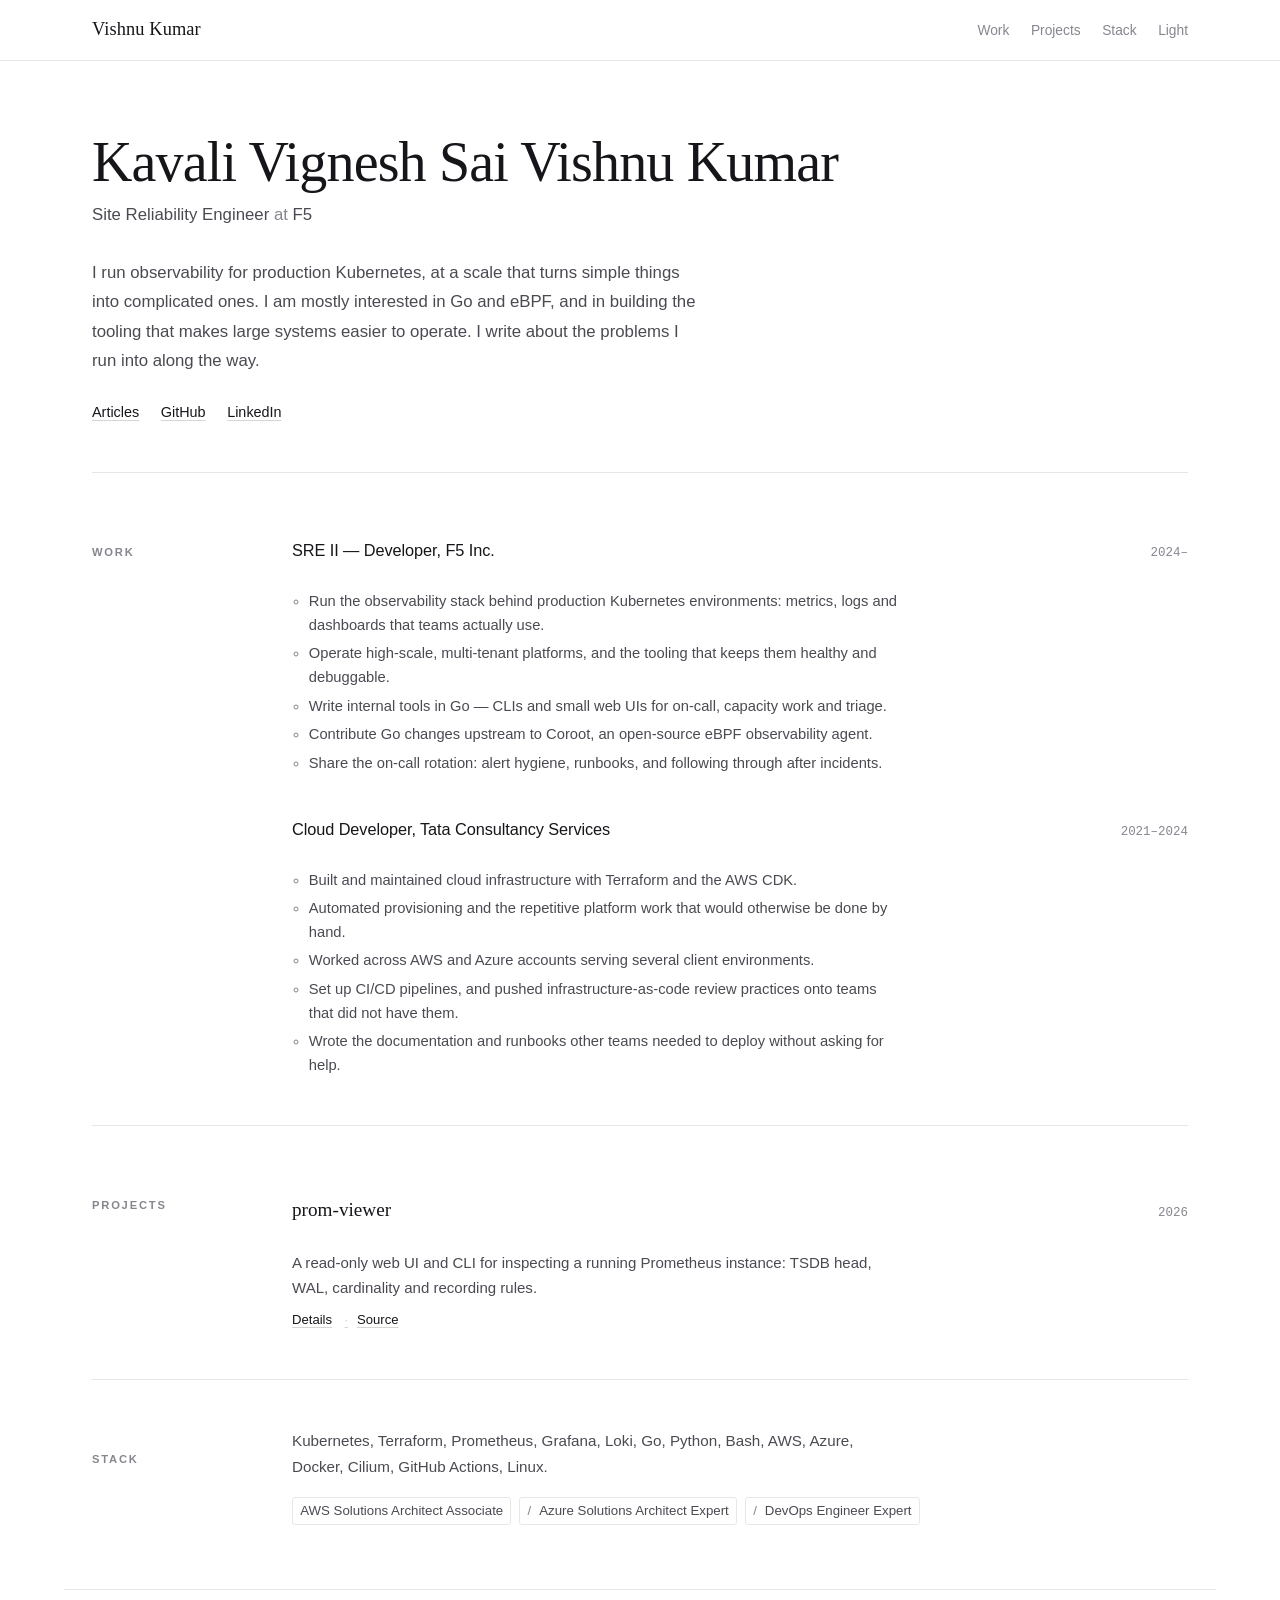
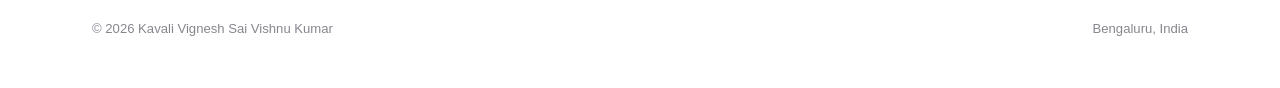
==== index.html @ a5c7da2e "Personal portfolio site, served by an embedded Go binary Single-page site, white paper background, I" ====
<!doctype html>
<html lang="en" data-theme="light">
<head>
  <meta charset="utf-8">
  <meta name="viewport" content="width=device-width, initial-scale=1">
  <title>Kavali Vignesh Sai Vishnu Kumar</title>
  <meta name="description" content="Site Reliability Engineer. I run observability and high-scale systems, and write about Go and eBPF.">
  <meta name="author" content="Kavali Vignesh Sai Vishnu Kumar">
  <meta name="color-scheme" content="light dark">

  <meta property="og:type" content="website">
  <meta property="og:title" content="Kavali Vignesh Sai Vishnu Kumar">
  <meta property="og:description" content="Site Reliability Engineer. I run observability and high-scale systems, and write about Go and eBPF.">
  <meta property="og:url" content="https://vishnukvs.xyz/">

  <link rel="icon" href="assets/favicon.svg" type="image/svg+xml">
  <link rel="preload" href="assets/fonts/instrument-serif.woff2" as="font" type="font/woff2" crossorigin>
  <link rel="preload" href="assets/fonts/instrument-sans.woff2" as="font" type="font/woff2" crossorigin>
  <link rel="stylesheet" href="assets/style.css">

  <script>
    // Runs before first paint so the page never flashes the wrong theme.
    try {
      var t = localStorage.getItem('theme');
      if (!t) t = matchMedia('(prefers-color-scheme: dark)').matches ? 'dark' : 'light';
      document.documentElement.setAttribute('data-theme', t);
    } catch (e) {}
  </script>
</head>
<body>

  <header class="topbar">
    <div class="topbar-inner">
      <a class="topbar-name" href="#top">Vishnu Kumar</a>
      <nav class="topbar-nav">
        <a href="#work">Work</a>
        <a href="#projects">Projects</a>
        <a href="#stack">Stack</a>
        <button class="theme-toggle" type="button" aria-label="Switch colour theme">
          <span class="on-dark" aria-hidden="true">Dark</span>
          <span class="on-light" aria-hidden="true">Light</span>
        </button>
      </nav>
    </div>
  </header>

  <main id="top">

    <section class="hero">
      <h1>Kavali Vignesh Sai Vishnu&nbsp;Kumar</h1>
      <p class="hero-role">Site Reliability Engineer <span class="at">at</span> F5</p>

      <p class="hero-lede">
        I run observability for production Kubernetes, at a scale that turns
        simple things into complicated ones. I am mostly interested in Go and
        eBPF, and in building the tooling that makes large systems easier to
        operate. I write about the problems I run into along the way.
      </p>

      <ul class="hero-links">
        <li><a href="https://medium.com/@kvs-vishnu23">Articles</a></li>
        <li><a href="https://github.com/vishnukumarkvs">GitHub</a></li>
        <li><a href="https://www.linkedin.com/in/vishnu-kvs/">LinkedIn</a></li>
      </ul>
    </section>

    <section id="work">
      <h2 class="label">Work</h2>

      <ol class="entries">
        <li class="entry">
          <div class="entry-head">
            <h3 class="entry-title">SRE II &mdash; Developer, F5 Inc.</h3>
            <span class="entry-date">2024&ndash;</span>
          </div>
          <ul class="points">
            <li>Run the observability stack behind production Kubernetes environments: metrics, logs and dashboards that teams actually use.</li>
            <li>Operate high-scale, multi-tenant platforms, and the tooling that keeps them healthy and debuggable.</li>
            <li>Write internal tools in Go &mdash; CLIs and small web UIs for on-call, capacity work and triage.</li>
            <li>Contribute Go changes upstream to Coroot, an open-source eBPF observability agent.</li>
            <li>Share the on-call rotation: alert hygiene, runbooks, and following through after incidents.</li>
          </ul>
        </li>

        <li class="entry">
          <div class="entry-head">
            <h3 class="entry-title">Cloud Developer, Tata Consultancy Services</h3>
            <span class="entry-date">2021&ndash;2024</span>
          </div>
          <ul class="points">
            <li>Built and maintained cloud infrastructure with Terraform and the AWS CDK.</li>
            <li>Automated provisioning and the repetitive platform work that would otherwise be done by hand.</li>
            <li>Worked across AWS and Azure accounts serving several client environments.</li>
            <li>Set up CI/CD pipelines, and pushed infrastructure-as-code review practices onto teams that did not have them.</li>
            <li>Wrote the documentation and runbooks other teams needed to deploy without asking for help.</li>
          </ul>
        </li>
      </ol>
    </section>

    <section id="projects">
      <h2 class="label">Projects</h2>

      <div class="entries">
        <article class="entry" id="project-prom-viewer">
          <div class="entry-head">
            <h3 class="entry-title serif">prom-viewer</h3>
            <span class="entry-date">2026</span>
          </div>
          <p class="entry-body">
            A read-only web UI and CLI for inspecting a running Prometheus
            instance: TSDB head, WAL, cardinality and recording rules.
          </p>
          <p class="entry-meta">
            <a href="fragments/project-prom-viewer.html"
               hx-get="fragments/project-prom-viewer.html"
               hx-target="#more-prom-viewer"
               hx-swap="innerHTML"
               hx-select="article.detail"
               hx-push-url="false">Details</a>
            <a href="https://github.com/vishnukumarkvs/prom-viewer">Source</a>
          </p>
          <div class="entry-more" id="more-prom-viewer"></div>
        </article>
      </div>
    </section>

    <section id="stack">
      <h2 class="label">Stack</h2>

      <p class="prose-line">
        Kubernetes, Terraform, Prometheus, Grafana, Loki, Go, Python, Bash,
        AWS, Azure, Docker, Cilium, GitHub Actions, Linux.
      </p>

      <ul class="tags">
        <li>AWS Solutions Architect Associate</li>
        <li>Azure Solutions Architect Expert</li>
        <li>DevOps Engineer Expert</li>
      </ul>
    </section>

  </main>

  <footer class="footer">
    <span>&copy; 2026 Kavali Vignesh Sai Vishnu Kumar</span>
    <span>Bengaluru, India</span>
  </footer>

  <script src="assets/htmx.min.js" defer></script>
  <script src="assets/app.js" defer></script>
</body>
</html>
---- assets/style.css ----
/* ==========================================================================
   portfolio

   One column, white paper, hairline rules. Instrument Serif for anything that
   is a name or a title, Instrument Sans for everything else. No cards, no
   shadows, no gradients, no background colour anywhere.
   ========================================================================== */

@font-face {
  font-family: "Instrument Sans";
  src: url("fonts/instrument-sans.woff2") format("woff2");
  font-weight: 400 700;
  font-style: normal;
  font-display: swap;
}

@font-face {
  font-family: "Instrument Serif";
  src: url("fonts/instrument-serif.woff2") format("woff2");
  font-weight: 400;
  font-style: normal;
  font-display: swap;
}

@font-face {
  font-family: "Instrument Serif";
  src: url("fonts/instrument-serif-italic.woff2") format("woff2");
  font-weight: 400;
  font-style: italic;
  font-display: swap;
}

:root {
  color-scheme: light;

  --paper: #ffffff;
  --ink: #16161a;
  --ink-soft: #4a4a52;
  --ink-faint: #86868f;
  --rule: #e7e7e4;
  --rule-strong: #d6d6d2;
  --accent: #2f4fd0;

  --serif: "Instrument Serif", Georgia, "Times New Roman", serif;
  --sans: "Instrument Sans", -apple-system, BlinkMacSystemFont, "Segoe UI", Helvetica, Arial, sans-serif;
  --mono: ui-monospace, SFMono-Regular, "SF Mono", Menlo, Consolas, monospace;

  /* The page shell, and the readable column inside it. These are deliberately
     different: text wants to stay near 40rem so lines do not run past what the
     eye can track, but the shell is free to use the full width of a large
     display. */
  --shell: 72rem;
  --read: 38rem;
  --gutter: 1.75rem;
}

[data-theme="dark"] {
  color-scheme: dark;

  --paper: #121212;
  --ink: #eceae6;
  --ink-soft: #a8a6a1;
  --ink-faint: #74726d;
  --rule: #2a2a28;
  --rule-strong: #3a3a37;
  --accent: #8fa6f5;
}

*,
*::before,
*::after { box-sizing: border-box; }

html {
  scroll-behavior: smooth;
  scroll-padding-top: 5rem;
  -webkit-text-size-adjust: 100%;
}

@media (prefers-reduced-motion: reduce) {
  html { scroll-behavior: auto; }
  *, *::before, *::after {
    animation-duration: 0.001ms !important;
    transition-duration: 0.001ms !important;
  }
}

body {
  margin: 0;
  background: var(--paper);
  color: var(--ink);
  font-family: var(--sans);
  font-size: 16.5px;
  line-height: 1.7;
  font-weight: 400;
  -webkit-font-smoothing: antialiased;
  -moz-osx-font-smoothing: grayscale;
  font-variant-numeric: tabular-nums;
}

h1, h2, h3 { font-weight: 400; }

a {
  color: var(--ink);
  text-decoration-color: var(--rule-strong);
  text-underline-offset: 0.22em;
  text-decoration-thickness: 1px;
  transition: color 0.15s, text-decoration-color 0.15s;
}

a:hover {
  color: var(--accent);
  text-decoration-color: var(--accent);
}

:focus-visible {
  outline: 2px solid var(--accent);
  outline-offset: 3px;
  border-radius: 2px;
}

code, kbd { font-family: var(--mono); font-size: 0.87em; }

/* ------------------------------------------------------------------ topbar */

.topbar {
  position: sticky;
  top: 0;
  z-index: 10;
  background: var(--paper);
  border-bottom: 1px solid var(--rule);
}

.topbar-inner {
  max-width: var(--shell);
  margin: 0 auto;
  padding: 0.9rem var(--gutter);
  display: flex;
  align-items: baseline;
  justify-content: space-between;
  gap: 1rem;
}

.topbar-name {
  font-family: var(--serif);
  font-size: 1.15rem;
  letter-spacing: 0.005em;
  text-decoration: none;
  color: var(--ink);
  white-space: nowrap;
}

.topbar-name:hover { color: var(--ink); }

.topbar-nav {
  display: flex;
  align-items: center;
  gap: 1.35rem;
}

.topbar-nav a {
  font-size: 0.86rem;
  color: var(--ink-faint);
  text-decoration: none;
}

.topbar-nav a:hover { color: var(--ink); }

.theme-toggle {
  font: inherit;
  font-size: 0.86rem;
  color: var(--ink-faint);
  background: none;
  border: 0;
  padding: 0;
  cursor: pointer;
  line-height: 1;
}

.theme-toggle:hover { color: var(--ink); }
[data-theme="light"] .theme-toggle .on-dark,
[data-theme="dark"]  .theme-toggle .on-light { display: none; }

/* -------------------------------------------------------------------- main */

main {
  max-width: var(--shell);
  margin: 0 auto;
  padding: 0 var(--gutter) 4rem;
}

section {
  padding: 3rem 0 0;
  scroll-margin-top: 4.5rem;
}

section + section { border-top: 1px solid var(--rule); margin-top: 3rem; }

/* The small uppercase label that opens each section. */
.label {
  font-family: var(--sans);
  font-size: 0.7rem;
  font-weight: 600;
  letter-spacing: 0.16em;
  text-transform: uppercase;
  color: var(--ink-faint);
  margin: 0 0 1.6rem;
}

/* --------------------------------------------------------------------- hero */

.hero { padding-top: 4.5rem; }

.hero h1 {
  font-family: var(--serif);
  font-size: clamp(2.4rem, 7vw, 3.5rem);
  line-height: 1.05;
  letter-spacing: -0.015em;
  margin: 0 0 0.6rem;
  text-wrap: balance;
}

.hero-role {
  font-size: 1.05rem;
  color: var(--ink-soft);
  margin: 0 0 1.75rem;
}

.hero-role .at { color: var(--ink-faint); }

.hero-lede {
  font-size: 1.05rem;
  line-height: 1.75;
  color: var(--ink-soft);
  margin: 0 0 1.5rem;
  max-width: var(--read);
}

.hero-links {
  display: flex;
  flex-wrap: wrap;
  gap: 0.35rem 1.35rem;
  font-size: 0.9rem;
  list-style: none;
  margin: 0;
  padding: 0;
}

/* ------------------------------------------------------------- entry lists */

/* One shared shape for work, projects and education: a title on the left, a
   date on the right, and a line of prose underneath. */
.entries { list-style: none; margin: 0; padding: 0; }

.entry { padding: 1.15rem 0; }

.entry + .entry { border-top: 1px solid var(--rule); }

.entry-head {
  display: flex;
  align-items: baseline;
  justify-content: space-between;
  gap: 1rem;
}

.entry-title {
  font-size: 1.02rem;
  font-weight: 500;
  letter-spacing: -0.005em;
}

.entry-title a { text-decoration: none; }

.entry-date {
  font-family: var(--mono);
  font-size: 0.78rem;
  color: var(--ink-faint);
  white-space: nowrap;
  flex-shrink: 0;
}

.entry-body {
  margin: 0.35rem 0 0;
  color: var(--ink-soft);
  font-size: 0.94rem;
  line-height: 1.65;
  max-width: var(--read);
}

/* Project names get the serif so the list reads as a set of titles. */
.entry-title.serif {
  font-family: var(--serif);
  font-size: 1.2rem;
  font-weight: 400;
  letter-spacing: 0;
}

.entry-meta {
  font-size: 0.82rem;
  color: var(--ink-faint);
  margin: 0.5rem 0 0;
}

.entry-meta a { text-decoration-color: var(--rule-strong); }
.entry-meta a + a::before { content: "·"; margin: 0 0.55rem; color: var(--rule-strong); }

/* The responsibilities list under a role. */
.points {
  margin: 0.55rem 0 0;
  padding-left: 1.05rem;
  max-width: var(--read);
  color: var(--ink-soft);
  font-size: 0.92rem;
  line-height: 1.6;
}

.points li { margin-bottom: 0.32rem; }
.points li:last-child { margin-bottom: 0; }
.points li::marker { color: var(--ink-faint); }

/* Where htmx drops the expanded project. Empty by default, and collapsed to
   zero height so a closed project adds no space at all. */
.entry-more:empty { display: none; }

/* ------------------------------------------------------------- inline text */

.prose-line {
  margin: 0 0 1.1rem;
  color: var(--ink-soft);
  font-size: 0.95rem;
  max-width: var(--read);
}

.tags {
  list-style: none;
  margin: 0;
  padding: 0;
  display: flex;
  flex-wrap: wrap;
  gap: 0.4rem 0.5rem;
  font-size: 0.83rem;
  color: var(--ink-soft);
}

.tags li {
  border: 1px solid var(--rule);
  border-radius: 3px;
  padding: 0.1rem 0.45rem;
}

.tags li + li::before { content: "/"; color: var(--ink-faint); margin-right: 0.5rem; }

/* ---------------------------------------------------------------- fragments */

/* htmx swaps a detail in place of a project summary, so it inherits the same
   entry spacing and reads as the same object, just opened up. */
.detail {
  padding: 1.5rem 0;
  animation: settle 0.2s ease-out;
}

@keyframes settle {
  from { opacity: 0; transform: translateY(-3px); }
  to   { opacity: 1; transform: none; }
}

.detail p {
  margin: 0 0 0.85rem;
  color: var(--ink-soft);
  font-size: 0.94rem;
  max-width: var(--read);
}
.detail p:last-child { margin-bottom: 0; }

.detail ul {
  margin: 0 0 0.85rem;
  padding-left: 1.1rem;
  color: var(--ink-soft);
  font-size: 0.94rem;
  max-width: var(--read);
}

.detail li { margin-bottom: 0.3rem; }
.detail li::marker { color: var(--ink-faint); }
.detail strong { color: var(--ink); font-weight: 500; }
.detail code { color: var(--ink); }

.detail-actions {
  display: flex;
  flex-wrap: wrap;
  gap: 1.1rem;
  font-size: 0.85rem;
  margin: 1.1rem 0 0;
}

/* The same fragment opened as its own page. Deliberately narrower than the
   shell: this is a continuous read, not a scan, so it keeps to one column. */
.page {
  max-width: 46rem;
  margin: 0 auto;
  padding: 3.5rem var(--gutter) 5rem;
}

.page-title {
  font-family: var(--serif);
  font-size: clamp(2rem, 6vw, 2.75rem);
  line-height: 1.1;
  letter-spacing: -0.01em;
  margin: 0 0 0.35rem;
}

.page-lede {
  font-size: 1.02rem;
  color: var(--ink-soft);
  margin: 0 0 2rem;
  padding-bottom: 2rem;
  border-bottom: 1px solid var(--rule);
}

.back {
  display: inline-block;
  font-size: 0.86rem;
  color: var(--ink-faint);
  text-decoration: none;
  margin-bottom: 2.25rem;
}

.back:hover { color: var(--ink); }

/* ------------------------------------------------------------------- footer */

.footer {
  max-width: var(--shell);
  margin: 0 auto;
  padding: 1.75rem var(--gutter) 3rem;
  border-top: 1px solid var(--rule);
  font-size: 0.82rem;
  color: var(--ink-faint);
  display: flex;
  flex-wrap: wrap;
  gap: 0.5rem 1.5rem;
  justify-content: space-between;
}

.footer a { color: var(--ink-faint); text-decoration: none; }
.footer a:hover { color: var(--ink); }

/* ----------------------------------------------------------------- responsive */

/* Once there is room for it, each section splits into a label in the left
   gutter and its content in the right column. The label sticks, so the section
   you are reading is always the one named at the left edge. This is what stops
   a wide display from being a short column of text adrift in whitespace. */
@media (min-width: 60rem) {
  section:not(.hero) {
    display: grid;
    grid-template-columns: 9.5rem minmax(0, 1fr);
    column-gap: 3rem;
  }

  section:not(.hero) > .label {
    grid-column: 1;
    position: sticky;
    top: 4.75rem;
    align-self: start;
    margin: 0;
    /* Optically aligns the small caps with the first line of the entry. */
    padding-top: 1.35rem;
  }

  section:not(.hero) > *:not(.label) { grid-column: 2; }

  /* The stacked rules between entries were only ever needed in one column. */
  .entry + .entry,
  .detail + .detail { border-top: 0; }

  .entry { padding: 0 0 1.5rem; }
  .entry:last-child { padding-bottom: 0; }
}

@media (max-width: 34rem) {
  :root { --gutter: 1.15rem; }
  body { font-size: 16px; }
  .hero { padding-top: 3rem; }
  section { padding-top: 2.5rem; }
  section + section { margin-top: 2.5rem; }
  .topbar-inner { padding: 0.8rem var(--gutter); }
  .topbar-nav { gap: 1rem; }
  .entry-head { flex-wrap: wrap; gap: 0.1rem; }
}

/* --------------------------------------------------------------------- print */

@media print {
  /* Navigation and htmx plumbing are dead weight on paper. The Source link
     still prints, so only the Close control itself is dropped. */
  .topbar, .back, .entry-more, [data-close-project] { display: none; }
  body { background: #fff; color: #000; font-size: 11pt; }
  section { padding-top: 1.25rem; break-inside: avoid; }
  section + section { margin-top: 1.25rem; }
  .entry { padding: 0.6rem 0; break-inside: avoid; }
  a { text-decoration: none; }
}
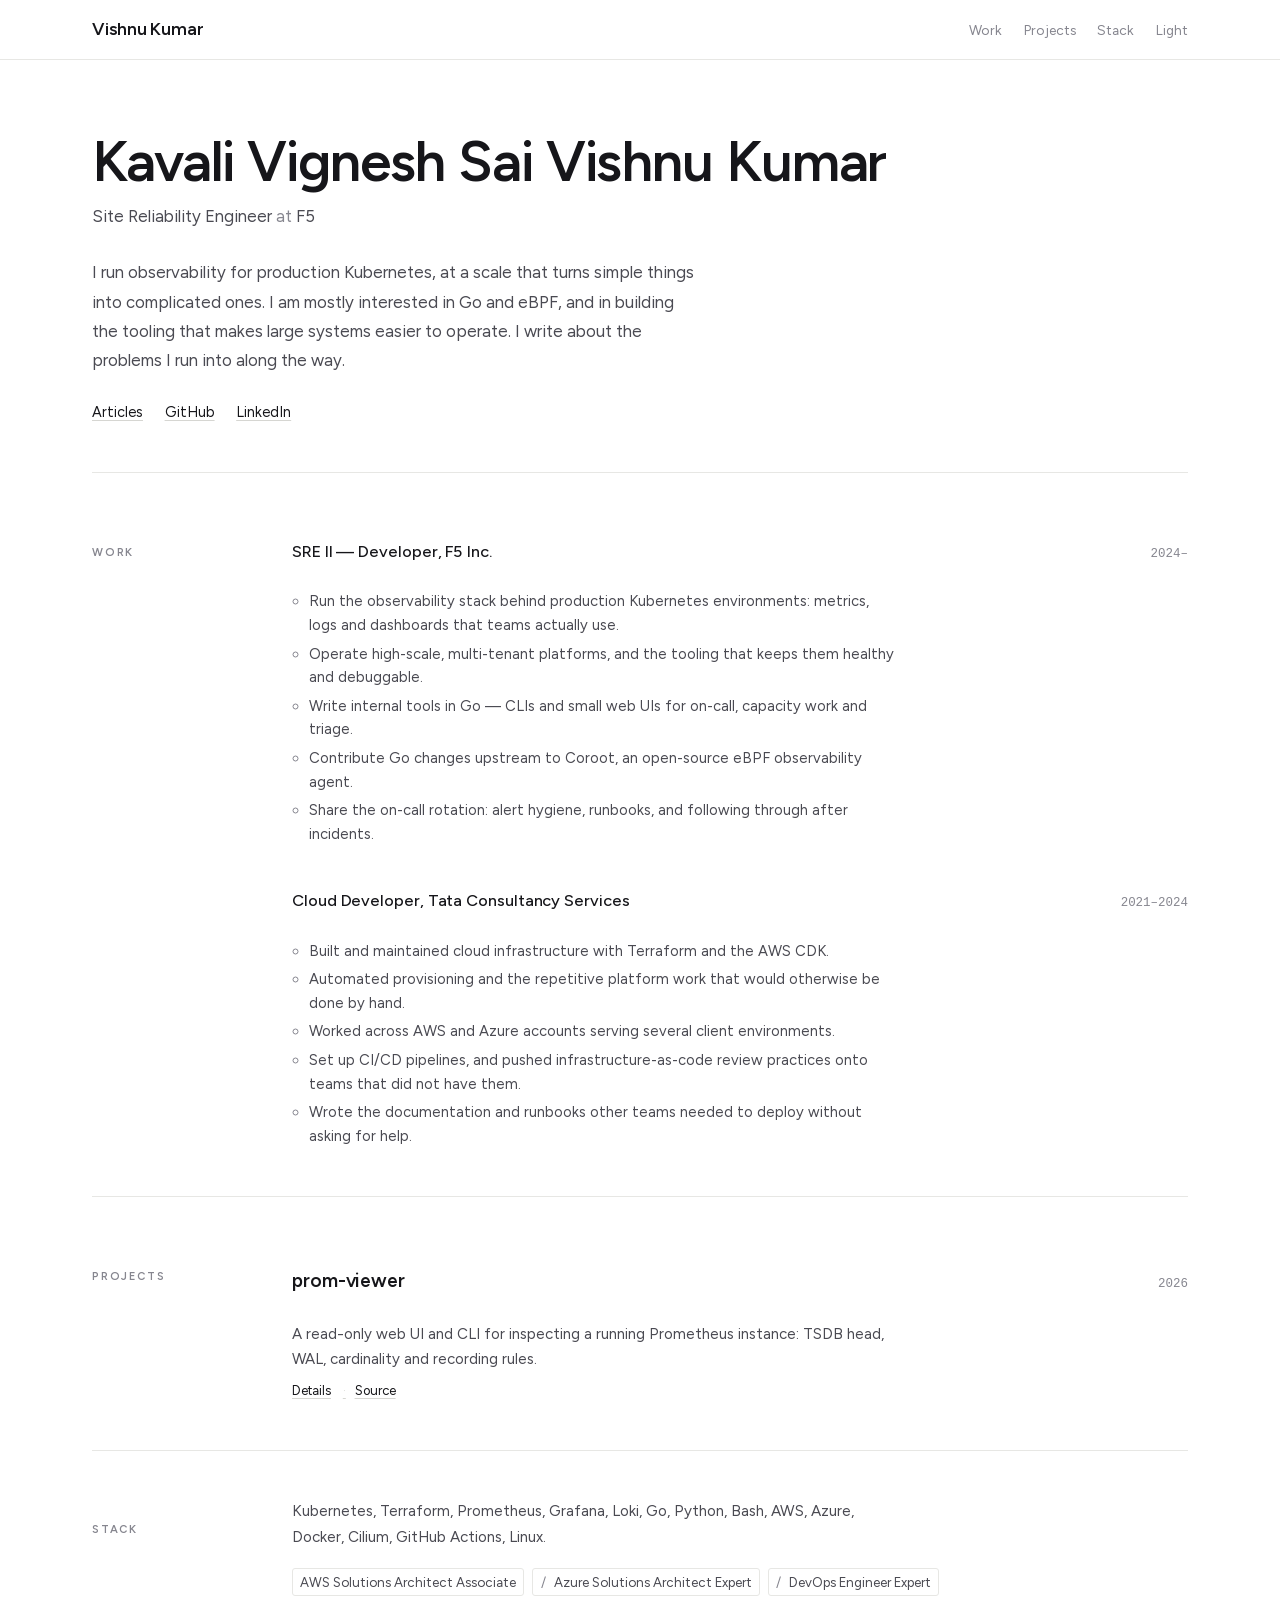
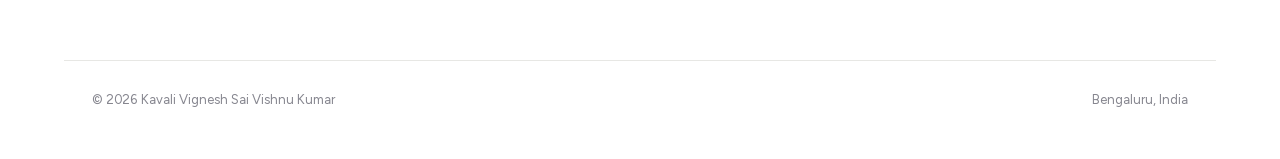
==== commit 19ace6b6: "moved to figtree font" ====
--- a/index.html
+++ b/index.html
@@ -14,8 +14,7 @@
   <meta property="og:url" content="https://vishnukvs.xyz/">
 
   <link rel="icon" href="assets/favicon.svg" type="image/svg+xml">
-  <link rel="preload" href="assets/fonts/instrument-serif.woff2" as="font" type="font/woff2" crossorigin>
-  <link rel="preload" href="assets/fonts/instrument-sans.woff2" as="font" type="font/woff2" crossorigin>
+  <link rel="preload" href="assets/fonts/figtree.woff2" as="font" type="font/woff2" crossorigin>
   <link rel="stylesheet" href="assets/style.css">
 
   <script>
--- a/assets/style.css
+++ b/assets/style.css
@@ -1,32 +1,16 @@
 /* ==========================================================================
    portfolio
 
-   One column, white paper, hairline rules. Instrument Serif for anything that
-   is a name or a title, Instrument Sans for everything else. No cards, no
-   shadows, no gradients, no background colour anywhere.
+   One column, white paper, hairline rules. Figtree everywhere — the type
+   hierarchy comes from size and weight, not from a second typeface. No
+   cards, no shadows, no gradients, no background colour anywhere.
    ========================================================================== */
 
 @font-face {
-  font-family: "Instrument Sans";
-  src: url("fonts/instrument-sans.woff2") format("woff2");
-  font-weight: 400 700;
+  font-family: "Figtree";
+  src: url("fonts/figtree.woff2") format("woff2");
+  font-weight: 300 900;
   font-style: normal;
-  font-display: swap;
-}
-
-@font-face {
-  font-family: "Instrument Serif";
-  src: url("fonts/instrument-serif.woff2") format("woff2");
-  font-weight: 400;
-  font-style: normal;
-  font-display: swap;
-}
-
-@font-face {
-  font-family: "Instrument Serif";
-  src: url("fonts/instrument-serif-italic.woff2") format("woff2");
-  font-weight: 400;
-  font-style: italic;
   font-display: swap;
 }
 
@@ -41,8 +25,8 @@
   --rule-strong: #d6d6d2;
   --accent: #2f4fd0;
 
-  --serif: "Instrument Serif", Georgia, "Times New Roman", serif;
-  --sans: "Instrument Sans", -apple-system, BlinkMacSystemFont, "Segoe UI", Helvetica, Arial, sans-serif;
+  --display: "Figtree", -apple-system, BlinkMacSystemFont, "Segoe UI", Helvetica, Arial, sans-serif;
+  --sans: "Figtree", -apple-system, BlinkMacSystemFont, "Segoe UI", Helvetica, Arial, sans-serif;
   --mono: ui-monospace, SFMono-Regular, "SF Mono", Menlo, Consolas, monospace;
 
   /* The page shell, and the readable column inside it. These are deliberately
@@ -97,7 +81,8 @@
   font-variant-numeric: tabular-nums;
 }
 
-h1, h2, h3 { font-weight: 400; }
+/* One typeface. Titles carry the page; body copy is lighter-weight silence. */
+h1, h2, h3 { font-weight: 600; }
 
 a {
   color: var(--ink);
@@ -141,9 +126,10 @@
 }
 
 .topbar-name {
-  font-family: var(--serif);
-  font-size: 1.15rem;
-  letter-spacing: 0.005em;
+  font-family: var(--display);
+  font-size: 1.1rem;
+  font-weight: 600;
+  letter-spacing: -0.005em;
   text-decoration: none;
   color: var(--ink);
   white-space: nowrap;
@@ -211,10 +197,10 @@
 .hero { padding-top: 4.5rem; }
 
 .hero h1 {
-  font-family: var(--serif);
+  font-family: var(--display);
   font-size: clamp(2.4rem, 7vw, 3.5rem);
-  line-height: 1.05;
-  letter-spacing: -0.015em;
+  line-height: 1.08;
+  letter-spacing: -0.02em;
   margin: 0 0 0.6rem;
   text-wrap: balance;
 }
@@ -286,12 +272,12 @@
   max-width: var(--read);
 }
 
-/* Project names get the serif so the list reads as a set of titles. */
+/* Project names get the display style so the list reads as a set of titles. */
 .entry-title.serif {
-  font-family: var(--serif);
+  font-family: var(--display);
   font-size: 1.2rem;
-  font-weight: 400;
-  letter-spacing: 0;
+  font-weight: 600;
+  letter-spacing: -0.005em;
 }
 
 .entry-meta {
@@ -401,10 +387,10 @@
 }
 
 .page-title {
-  font-family: var(--serif);
+  font-family: var(--display);
   font-size: clamp(2rem, 6vw, 2.75rem);
-  line-height: 1.1;
-  letter-spacing: -0.01em;
+  line-height: 1.14;
+  letter-spacing: -0.015em;
   margin: 0 0 0.35rem;
 }
 
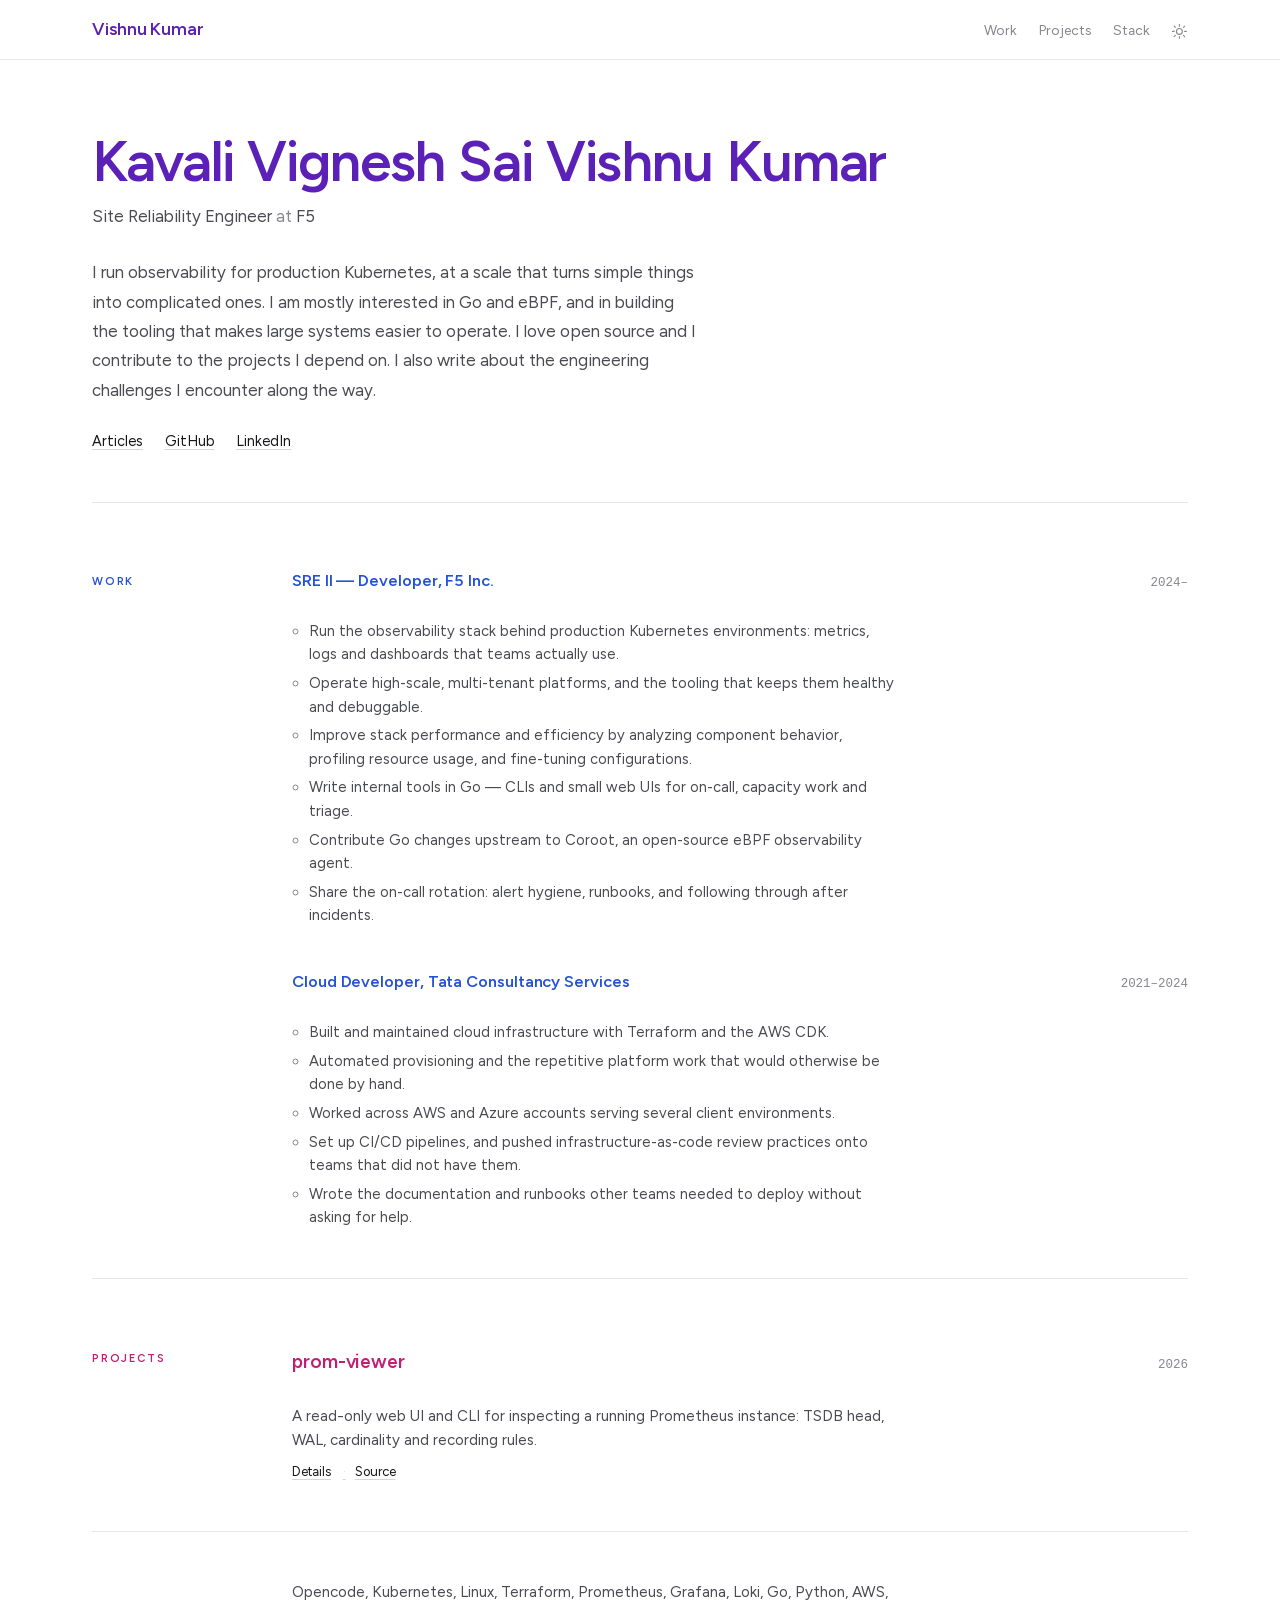
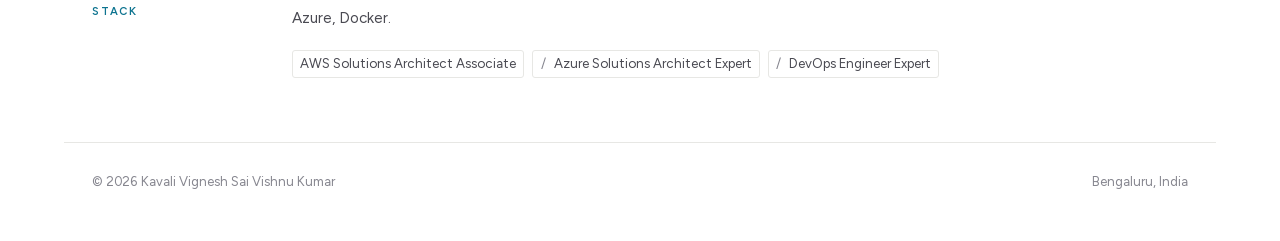
==== commit 7d638782: "Add fewq fixes and improvements" ====
--- a/index.html
+++ b/index.html
@@ -36,8 +36,15 @@
         <a href="#projects">Projects</a>
         <a href="#stack">Stack</a>
         <button class="theme-toggle" type="button" aria-label="Switch colour theme">
-          <span class="on-dark" aria-hidden="true">Dark</span>
-          <span class="on-light" aria-hidden="true">Light</span>
+          <span class="on-dark" aria-hidden="true">
+            <svg viewBox="0 0 24 24"><path d="M21 12.8A9 9 0 1 1 11.2 3a7 7 0 0 0 9.8 9.8Z"/></svg>
+          </span>
+          <span class="on-light" aria-hidden="true">
+            <svg viewBox="0 0 24 24">
+              <circle cx="12" cy="12" r="4.2"/>
+              <path d="M12 2.2v2.4M12 19.4v2.4M4.5 4.5l1.7 1.7M17.8 17.8l1.7 1.7M2.2 12h2.4M19.4 12h2.4M4.5 19.5l1.7 -1.7M17.8 6.2l1.7 -1.7"/>
+            </svg>
+          </span>
         </button>
       </nav>
     </div>
@@ -53,7 +60,8 @@
         I run observability for production Kubernetes, at a scale that turns
         simple things into complicated ones. I am mostly interested in Go and
         eBPF, and in building the tooling that makes large systems easier to
-        operate. I write about the problems I run into along the way.
+        operate. I love open source and I contribute to the projects I depend 
+        on. I also write about the engineering challenges I encounter along the way.
       </p>
 
       <ul class="hero-links">
@@ -75,6 +83,7 @@
           <ul class="points">
             <li>Run the observability stack behind production Kubernetes environments: metrics, logs and dashboards that teams actually use.</li>
             <li>Operate high-scale, multi-tenant platforms, and the tooling that keeps them healthy and debuggable.</li>
+            <li>Improve stack performance and efficiency by analyzing component behavior, profiling resource usage, and fine-tuning configurations.</li>
             <li>Write internal tools in Go &mdash; CLIs and small web UIs for on-call, capacity work and triage.</li>
             <li>Contribute Go changes upstream to Coroot, an open-source eBPF observability agent.</li>
             <li>Share the on-call rotation: alert hygiene, runbooks, and following through after incidents.</li>
@@ -128,8 +137,8 @@
       <h2 class="label">Stack</h2>
 
       <p class="prose-line">
-        Kubernetes, Terraform, Prometheus, Grafana, Loki, Go, Python, Bash,
-        AWS, Azure, Docker, Cilium, GitHub Actions, Linux.
+        Opencode, Kubernetes, Linux, Terraform, Prometheus, Grafana, Loki, Go, Python,
+        AWS, Azure, Docker.
       </p>
 
       <ul class="tags">
--- a/assets/style.css
+++ b/assets/style.css
@@ -1,9 +1,9 @@
 /* ==========================================================================
    portfolio
 
-   One column, white paper, hairline rules. Figtree everywhere — the type
-   hierarchy comes from size and weight, not from a second typeface. No
-   cards, no shadows, no gradients, no background colour anywhere.
+   One column, white paper, hairline rules. Figtree everywhere, and colour
+   carries the structure: violet for the name, one hue per section (cobalt,
+   magenta, teal), jade for interaction. No cards, no shadows, no gradients.
    ========================================================================== */
 
 @font-face {
@@ -23,7 +23,16 @@
   --ink-faint: #86868f;
   --rule: #e7e7e4;
   --rule-strong: #d6d6d2;
-  --accent: #2f4fd0;
+  --accent: #0e6b52;
+
+  /* Colour carries structure. One vivid hue per voice, all flat, none
+     gradiented: violet is the identity (names and titles), and the three
+     sections each own one colour for its label and entry titles. Jade is
+     reserved for interaction. */
+  --c-violet: #5b21b6;
+  --c-cobalt: #2451d6;
+  --c-magenta: #c21f74;
+  --c-teal: #0e7490;
 
   --display: "Figtree", -apple-system, BlinkMacSystemFont, "Segoe UI", Helvetica, Arial, sans-serif;
   --sans: "Figtree", -apple-system, BlinkMacSystemFont, "Segoe UI", Helvetica, Arial, sans-serif;
@@ -41,13 +50,20 @@
 [data-theme="dark"] {
   color-scheme: dark;
 
-  --paper: #121212;
-  --ink: #eceae6;
-  --ink-soft: #a8a6a1;
-  --ink-faint: #74726d;
-  --rule: #2a2a28;
-  --rule-strong: #3a3a37;
-  --accent: #8fa6f5;
+  --paper: #131711;
+  --ink: #efe9d2;
+  --ink-soft: #b0aa92;
+  --ink-faint: #7b7663;
+  --rule: #262a20;
+  --rule-strong: #363b2c;
+  --accent: #5ecb8c;
+
+  /* Lighter tints of the same four hues — vibrant against the green-black
+     paper instead of against butter. */
+  --c-violet: #c4b5fd;
+  --c-cobalt: #93c5fd;
+  --c-magenta: #f472b6;
+  --c-teal: #5eead4;
 }
 
 *,
@@ -131,7 +147,7 @@
   font-weight: 600;
   letter-spacing: -0.005em;
   text-decoration: none;
-  color: var(--ink);
+  color: var(--c-violet);
   white-space: nowrap;
 }
 
@@ -153,13 +169,25 @@
 
 .theme-toggle {
   font: inherit;
-  font-size: 0.86rem;
   color: var(--ink-faint);
   background: none;
   border: 0;
   padding: 0;
   cursor: pointer;
-  line-height: 1;
+  line-height: 0;
+}
+
+/* The sun and moon are inline SVGs: no icon font, no external request.
+   size, not colour — stroke inherits from the button. */
+.theme-toggle svg {
+  display: block;
+  width: 1.05rem;
+  height: 1.05rem;
+  fill: none;
+  stroke: currentColor;
+  stroke-width: 1.6;
+  stroke-linecap: round;
+  stroke-linejoin: round;
 }
 
 .theme-toggle:hover { color: var(--ink); }
@@ -181,7 +209,9 @@
 
 section + section { border-top: 1px solid var(--rule); margin-top: 3rem; }
 
-/* The small uppercase label that opens each section. */
+/* The small uppercase label that opens each section. Each section owns one
+   hue — the same colour returns on its entry titles — while the identity
+   (violet) and the interaction (jade) stay the same everywhere. */
 .label {
   font-family: var(--sans);
   font-size: 0.7rem;
@@ -192,6 +222,10 @@
   margin: 0 0 1.6rem;
 }
 
+#work .label { color: var(--c-cobalt); }
+#projects .label { color: var(--c-magenta); }
+#stack .label { color: var(--c-teal); }
+
 /* --------------------------------------------------------------------- hero */
 
 .hero { padding-top: 4.5rem; }
@@ -201,6 +235,7 @@
   font-size: clamp(2.4rem, 7vw, 3.5rem);
   line-height: 1.08;
   letter-spacing: -0.02em;
+  color: var(--c-violet);
   margin: 0 0 0.6rem;
   text-wrap: balance;
 }
@@ -250,11 +285,12 @@
 
 .entry-title {
   font-size: 1.02rem;
-  font-weight: 500;
+  font-weight: 600;
   letter-spacing: -0.005em;
-}
-
-.entry-title a { text-decoration: none; }
+  color: var(--c-cobalt);
+}
+
+.entry-title a { text-decoration: none; color: inherit; }
 
 .entry-date {
   font-family: var(--mono);
@@ -272,12 +308,13 @@
   max-width: var(--read);
 }
 
-/* Project names get the display style so the list reads as a set of titles. */
+/* Project names take their section colour so the list reads as a set of titles. */
 .entry-title.serif {
   font-family: var(--display);
   font-size: 1.2rem;
   font-weight: 600;
   letter-spacing: -0.005em;
+  color: var(--c-magenta);
 }
 
 .entry-meta {
@@ -391,6 +428,7 @@
   font-size: clamp(2rem, 6vw, 2.75rem);
   line-height: 1.14;
   letter-spacing: -0.015em;
+  color: var(--c-violet);
   margin: 0 0 0.35rem;
 }
 
@@ -481,6 +519,7 @@
      still prints, so only the Close control itself is dropped. */
   .topbar, .back, .entry-more, [data-close-project] { display: none; }
   body { background: #fff; color: #000; font-size: 11pt; }
+  h1, h2, h3 { color: #000; }
   section { padding-top: 1.25rem; break-inside: avoid; }
   section + section { margin-top: 1.25rem; }
   .entry { padding: 0.6rem 0; break-inside: avoid; }
